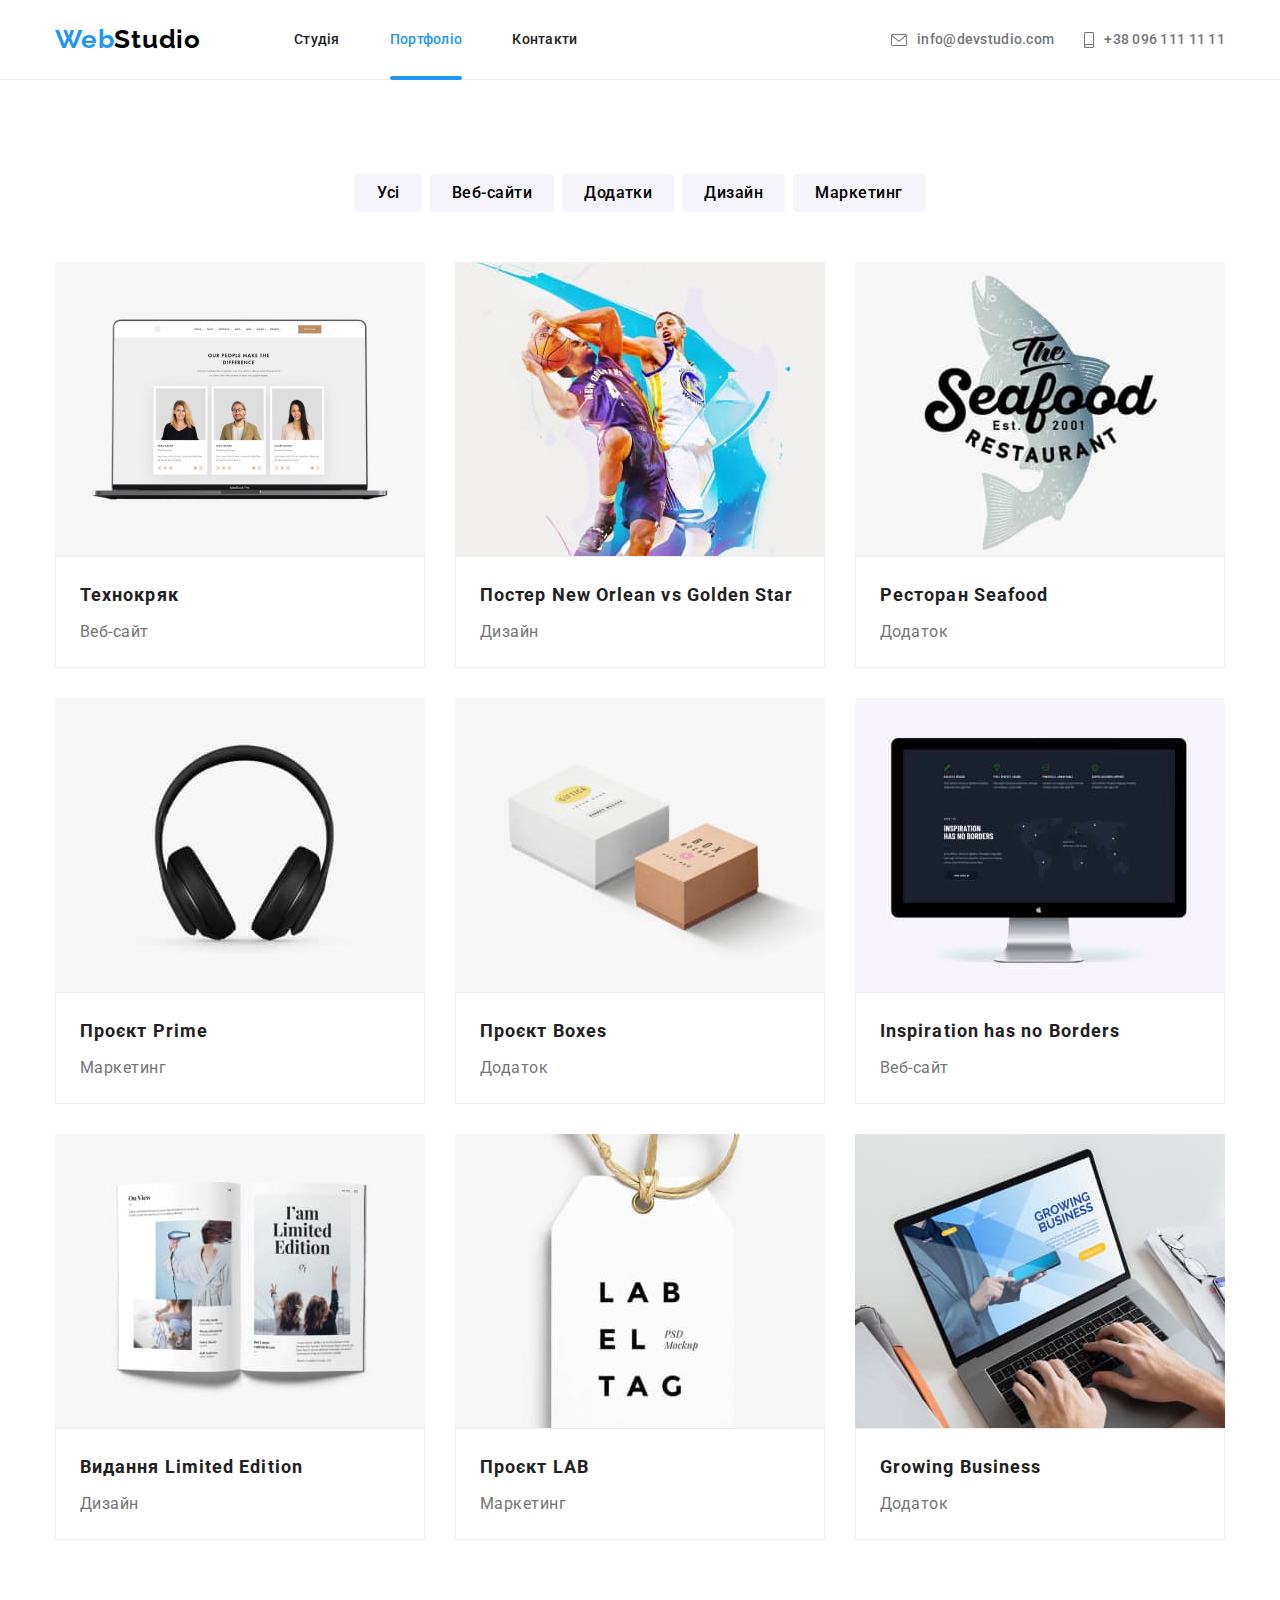
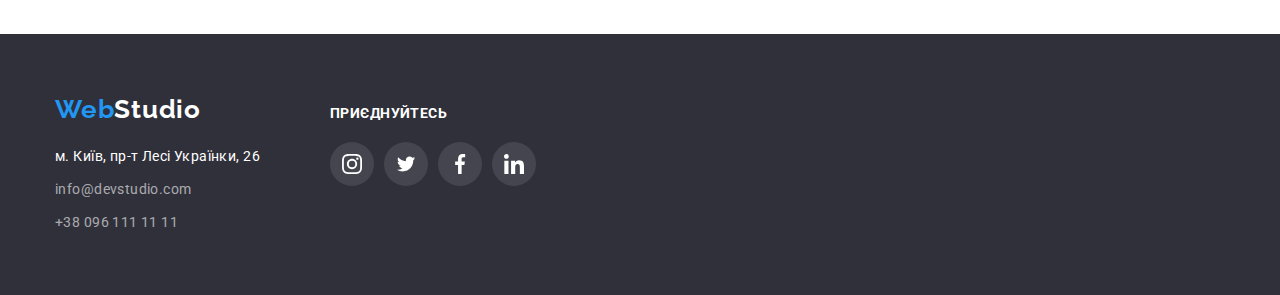
==== portfolio.html @ dfca7c42 "Initial commit" ====
<!DOCTYPE html>
<html lang="uk">
  <head>
    <meta charset="UTF-8" />
    <meta http-equiv="X-UA-Compatible" content="IE=edge" />
    <meta name="viewport" content="width=device-width, initial-scale=1.0" />
    <title>Портфоліо</title>
    <link rel="preconnect" href="https://fonts.googleapis.com" />
    <link rel="preconnect" href="https://fonts.gstatic.com" crossorigin />
    <link
      href="https://fonts.googleapis.com/css2?family=Raleway:wght@700&family=Roboto:wght@400;500;700;900&display=swap"
      rel="stylesheet"
    />
    <link
      rel="stylesheet"
      href="https://cdn.jsdelivr.net/npm/modern-normalize@1.1.0/modern-normalize.min.css"
    />
    <link rel="stylesheet" href="./css/styles.css" />
  </head>
  <body>
    <header class="header">
      <div class="container navigation">
        <a class="logo" href="./index.html">
          <span class="web logo">Web</span>Studio</a
        >
        <nav class="nav">
          <ul class="site-nav list">
            <li class="nav-item">
              <a href="./index.html" class="nav-link">Студія</a>
            </li>
            <li class="nav-item">
              <a href="./portfolio.html" class="nav-link current">Портфоліо</a>
            </li>
            <li class="nav-item"><a href="" class="nav-link">Контакти</a></li>
          </ul>
        </nav>
        <ul class="contacts list">
          <li class="nav-item-contact">
            <a href="mailto:info@devstudio.com" class="contact-link">
              <svg class="icon-contacts" width="16" height="12">
                <use href="./images/icons.svg#mail"></use>
              </svg>
              info@devstudio.com
            </a>
          </li>

          <li class="nav-item-contact">
            <a href="tel:+380961111111" class="contact-link">
              <svg class="icon-contacts" width="10" height="16">
                <use href="./images/icons.svg#smartphone"></use>
              </svg>
              +38 096 111 11 11
            </a>
          </li>
        </ul>
      </div>
    </header>
    <main>
      <section class="section">
        <h1 class="visually-hidden">Project</h1>
        <div class="container">
          <ul class="filters list">
            <li class="filters-button">
              <button type="button" class="filters-btn">Усі</button>
            </li>
            <li class="filters-button">
              <button type="button" class="filters-btn">Веб-сайти</button>
            </li>
            <li class="filters-button">
              <button type="button" class="filters-btn">Додатки</button>
            </li>
            <li class="filters-button">
              <button type="button" class="filters-btn">Дизайн</button>
            </li>
            <li class="filters-button">
              <button type="button" class="filters-btn">Маркетинг</button>
            </li>
          </ul>
          <ul class="project list">
            <li class="project-item">
              <a class="project-link" href="">
                <div class="project-thumb">
                  <img
                    src="./images/techno.jpg"
                    alt="Веб-сайт на наутбуці"
                    width="370"
                    height="294"
                  />
                  <div class="project-overlay">
                    <p class="overlay-description">
                      Ресурс пропонує комплексні пропозиції з різним рівнем
                      функціоналу та сервісів. Все це дозволить відвідувачу
                      отримати вичерпні відомості про компанію чи приватну
                      особу.
                    </p>
                  </div>
                </div>
                <div class="project-description">
                  <h2 class="project-title">Технокряк</h2>
                  <p class="project-desk">Веб-сайт</p>
                </div></a
              >
            </li>
            <li class="project-item">
              <a class="project-link" href="">
                <div class="project-thumb">
                  <img
                    src="./images/neworlean.jpg"
                    alt="Два баскетболісти"
                    width="370"
                    height="294"
                  />
                  <div class="project-overlay">
                    <p class="overlay-description">
                      Ресурс пропонує комплексні пропозиції з різним рівнем
                      функціоналу та сервісів. Все це дозволить відвідувачу
                      отримати вичерпні відомості про компанію чи приватну
                      особу.
                    </p>
                  </div>
                </div>
                <div class="project-description">
                  <h2 class="project-title">
                    Постер New Orlean vs Golden Star
                  </h2>
                  <p class="project-desk">Дизайн</p>
                </div></a
              >
            </li>
            <li class="project-item">
              <a class="project-link" href="">
                <div class="project-thumb">
                  <img
                    src="./images/seafood.jpg"
                    alt="Логотип ресторану морепродуктів"
                    width="370"
                    height="294"
                  />
                  <div class="project-overlay">
                    <p class="overlay-description">
                      Ресурс пропонує комплексні пропозиції з різним рівнем
                      функціоналу та сервісів. Все це дозволить відвідувачу
                      отримати вичерпні відомості про компанію чи приватну
                      особу.
                    </p>
                  </div>
                </div>
                <div class="project-description">
                  <h2 class="project-title">Ресторан Seafood</h2>
                  <p class="project-desk">Додаток</p>
                </div></a
              >
            </li>
            <li class="project-item">
              <a class="project-link" href="">
                <div class="project-thumb">
                  <img
                    src="./images/prime.jpg"
                    alt="Навушники"
                    width="370"
                    height="294"
                  />
                  <div class="project-overlay">
                    <p class="overlay-description">
                      Ресурс пропонує комплексні пропозиції з різним рівнем
                      функціоналу та сервісів. Все це дозволить відвідувачу
                      отримати вичерпні відомості про компанію чи приватну
                      особу.
                    </p>
                  </div>
                </div>
                <div class="project-description">
                  <h2 class="project-title">Проєкт Prime</h2>
                  <p class="project-desk">Маркетинг</p>
                </div></a
              >
            </li>
            <li class="project-item">
              <a class="project-link" href="">
                <div class="project-thumb">
                  <img
                    src="./images/boxes.jpg"
                    alt="Дві коробки різного кольору та розміру"
                    width="370"
                    height="294"
                  />
                  <div class="project-overlay">
                    <p class="overlay-description">
                      Ресурс пропонує комплексні пропозиції з різним рівнем
                      функціоналу та сервісів. Все це дозволить відвідувачу
                      отримати вичерпні відомості про компанію чи приватну
                      особу.
                    </p>
                  </div>
                </div>
                <div class="project-description">
                  <h2 class="project-title">Проєкт Boxes</h2>
                  <p class="project-desk">Додаток</p>
                </div></a
              >
            </li>
            <li class="project-item">
              <a class="project-link" href="">
                <div class="project-thumb">
                  <img
                    src="./images/inspiration.jpg"
                    alt="Веб-сайт на екрані"
                    width="370"
                    height="294"
                  />
                  <div class="project-overlay">
                    <p class="overlay-description">
                      Ресурс пропонує комплексні пропозиції з різним рівнем
                      функціоналу та сервісів. Все це дозволить відвідувачу
                      отримати вичерпні відомості про компанію чи приватну
                      особу.
                    </p>
                  </div>
                </div>
                <div class="project-description">
                  <h2 class="project-title">Inspiration has no Borders</h2>
                  <p class="project-desk">Веб-сайт</p>
                </div></a
              >
            </li>
            <li class="project-item">
              <a class="project-link" href="">
                <div class="project-thumb">
                  <img
                    src="./images/limitededition.jpg"
                    alt="Сторінки журналу"
                    width="370"
                    height="294"
                  />
                  <div class="project-overlay">
                    <p class="overlay-description">
                      Ресурс пропонує комплексні пропозиції з різним рівнем
                      функціоналу та сервісів. Все це дозволить відвідувачу
                      отримати вичерпні відомості про компанію чи приватну
                      особу.
                    </p>
                  </div>
                </div>
                <div class="project-description">
                  <h2 class="project-title">Видання Limited Edition</h2>
                  <p class="project-desk">Дизайн</p>
                </div></a
              >
            </li>
            <li class="project-item">
              <a class="project-link" href="">
                <div class="project-thumb">
                  <img
                    src="./images/lab.jpg"
                    alt="Етикетка"
                    width="370"
                    height="294"
                  />
                  <div class="project-overlay">
                    <p class="overlay-description">
                      Ресурс пропонує комплексні пропозиції з різним рівнем
                      функціоналу та сервісів. Все це дозволить відвідувачу
                      отримати вичерпні відомості про компанію чи приватну
                      особу.
                    </p>
                  </div>
                </div>
                <div class="project-description">
                  <h2 class="project-title">Проєкт LAB</h2>
                  <p class="project-desk">Маркетинг</p>
                </div></a
              >
            </li>
            <li class="project-item">
              <a class="project-link" href="">
                <div class="project-thumb">
                  <img
                    src="./images/growingbusiness.jpg"
                    alt="Веб-сторінка додатку на ноутбуці"
                    width="370"
                    height="294"
                  />
                  <div class="project-overlay">
                    <p class="overlay-description">
                      Ресурс пропонує комплексні пропозиції з різним рівнем
                      функціоналу та сервісів. Все це дозволить відвідувачу
                      отримати вичерпні відомості про компанію чи приватну
                      особу.
                    </p>
                  </div>
                </div>
                <div class="project-description">
                  <h2 class="project-title">Growing Business</h2>
                  <p class="project-desk">Додаток</p>
                </div></a
              >
            </li>
          </ul>
        </div>
      </section>
    </main>
    <footer class="footer">
      <div class="container flex">
        <div class="left">
          <a class="footer-logo" href=""> <span class="web">Web</span>Studio</a>
          <address class="address">
            <ul class="list">
              <li class="footer-address">
                <a
                  class="address-link"
                  href="https://goo.gl/maps/pPkEUe2LB5oS9ht8A"
                  target="_blank"
                  rel="noopener noreferrer"
                >
                  м. Київ, пр-т Лесі Українки, 26
                </a>
              </li>
              <li class="footer-address">
                <a class="footer-link" href="mailto:info@devstudio.com">
                  info@devstudio.com</a
                >
              </li>
              <li class="footer-address">
                <a class="footer-link" href="tel:+380961111111">
                  +38 096 111 11 11
                </a>
              </li>
            </ul>
          </address>
        </div>
        <div class="center">
          <h3 class="subtitle join">ПРИЄДНУЙТЕСЬ</h3>
          <ul class="join-list-link">
            <li class="social-link">
              <a
                class="social-link down"
                href="https://www.instagram.com"
                target="_blank"
                rel="noopener norefferer"
                aria-label="Instagram"
              >
                <svg class="social-icon" width="20" height="20">
                  <use href="./images/icons.svg#instagram"></use>
                </svg>
              </a>
            </li>
            <li class="social-link">
              <a
                class="social-link down"
                href="https://twitter.com"
                target="_blank"
                rel="noopener norefferer"
                aria-label="Twitter"
              >
                <svg class="social-icon" width="20" height="20">
                  <use href="./images/icons.svg#twitter"></use>
                </svg>
              </a>
            </li>
            <li class="social-link">
              <a
                class="social-link down"
                href="https://www.facebook.com"
                target="_blank"
                rel="noopener norefferer"
                aria-label="Facebook"
              >
                <svg class="social-icon" width="20" height="20">
                  <use href="./images/icons.svg#facebook"></use>
                </svg>
              </a>
            </li>
            <li class="social-link">
              <a
                class="social-link down"
                href="https://www.linkedin.com"
                target="_blank"
                rel="noopener norefferer"
                aria-label="Linkedin"
              >
                <svg class="social-icon" width="20" height="20">
                  <use href="./images/icons.svg#linkedin"></use>
                </svg>
              </a>
            </li>
          </ul>
        </div>
      </div>
    </footer>
  </body>
</html>
---- css/styles.css ----
:root {
  --main-text-color: #212121;
  --secondary-text-color: #757575;
  --accent-color: #2196f3;
  --white-text-color: #ffffff;
  --main-font: Roboto, sans-serif;
  --cubic: cubic-bezier(0.4, 0, 0.2, 1);
}

body {
  color: var(--main-text-color);
  background-color: #ffffff;
  font-family: var(--main-font);
}

h1,
h2,
h3,
h4,
h5,
h6,
p,
ul {
  margin: 0;
  padding: 0;
}

.container {
  width: 1200px;
  margin: 0 auto;
  padding: 0;
  padding-left: 15px;
  padding-right: 15px;
}

.section {
  padding-top: 94px;
  padding-bottom: 94px;
}

.list {
  list-style: none;
}
/* header */

.header {
  border-bottom: 1px solid #ececec;
  background-color: #ffffff;
  height: 80px;
}

.navigation {
  display: flex;
  height: 80px;
  padding-top: 32px;
  padding-bottom: 32px;
  align-items: center;
}

/* logo */

.logo {
  color: #000000;
  font-family: "Raleway";
  font-weight: 700;
  font-size: 26px;
  line-height: 1.2;
  letter-spacing: 0.03em;
  text-decoration: none;
}

.web {
  color: var(--accent-color);
}

/* navigation */

.nav {
  margin-left: 93px;
}

.site-nav {
  display: flex;
  padding-left: 0;
  align-self: center;
}

.nav-link {
  display: block;
  position: relative;
  color: var(--main-text-color);
  font-weight: 500;
  font-size: 14px;
  line-height: 1.14;
  letter-spacing: 0.02em;
  text-decoration: none;
  padding: 32px 0;

  transition: color 250ms var(--cubic);
}

.nav-item:not(:first-child) {
  margin-left: 50px;
}

.nav-link.current {
  color: var(--accent-color);
}

.current::after {
  position: absolute;
  left: 0;
  bottom: 0;

  content: " ";
  display: block;
  width: 100%;
  height: 4px;
  background-color: var(--accent-color);
  border-radius: 2px;
}

.nav-link:hover,
.nav-link:focus,
.contact-link:hover,
.contact-link:focus {
  color: var(--accent-color);
  fill: var(--accent-color);
}

.contacts {
  display: flex;
  margin-left: auto;
  align-items: center;
}

.nav-item-contact:not(:last-child) {
  margin-right: 30px;
}

.contact-link {
  display: flex;
  align-items: center;
  color: var(--secondary-text-color);
  font-weight: 500;
  font-size: 14px;
  line-height: 1.14;
  letter-spacing: 0.02em;
  text-decoration: none;
  padding: 32px 0;

  transition: color 250ms var(--cubic);
}

.icon-contacts {
  fill: currentColor;
  margin-right: 10px;
  align-items: center;
}

/* main index */
/* hero */

.hero {
  max-width: 1600px;
  height: 600px;
  margin: 0 auto;
  padding: 200px 0;
  background-image: linear-gradient(
      to right,
      rgba(47, 48, 58, 0.4),
      rgba(47, 48, 58, 0.4)
    ),
    url(../images/hero.jpg);
  background-color: #2f303a;
  background-repeat: no-repeat;
  background-size: cover;
  background-position: center;
}

.hero-title {
  width: 696px;
  margin: auto;
  margin-bottom: 30px;
  color: var(--white-text-color);
  font-weight: 900;
  font-size: 44px;
  line-height: 1.36;
  text-align: center;
  letter-spacing: 0.06em;
  text-transform: uppercase;
}

.btn {
  margin: auto;
  padding: 10px 32px;
  border: 0px;
  border-radius: 4px;
  font-family: inherit;
  color: var(--white-text-color);
  background-color: var(--accent-color);
  font-weight: 700;
  font-size: 16px;
  line-height: 1.88;
  display: flex;
  align-items: center;
  text-align: center;
  letter-spacing: 0.06em;
  cursor: pointer;
}

/* Modal */

.backdrop {
  position: fixed;
  top: 0;
  left: 0;
  width: 100%;
  height: 100%;
  background-color: rgba(0, 0, 0, 0.2);

  z-index: 1;

  transition: opacity 300ms var(--cubic);
}

.backdrop.is-hidden {
  visibility: visible;
  opacity: 0;
  pointer-events: none;
}

.modal {
  position: absolute;
  top: 50%;
  left: 50%;
  transform: translate(-50%, -50%);

  width: 528px;
  height: 581px;
  background-color: var(--white-text-color);
}

.btn-close {
  position: absolute;
  top: 8px;
  right: 8px;
  width: 30px;
  height: 30px;
  border: 1px solid rgba(0, 0, 0, 0.1);
  border-radius: 50%;
  background-color: var(--white-text-color);
  display: flex;
  align-items: center;
  justify-content: center;
  cursor: pointer;
}

.icon-btn-close {
  fill: #000000;
}

/* feature */

.visually-hidden {
  position: absolute;
  width: 1px;
  height: 1px;
  margin: -1px;
  border: 0;
  padding: 0;
  white-space: nowrap;
  clip-path: inset(100%);
  clip: rect(0 0 0 0);
  overflow: hidden;
}

.features {
  display: flex;
}

.features-subtitle:not(:first-child) {
  margin-left: 30px;
}

.features-bg {
  display: flex;
  justify-content: center;
  align-items: center;
  background-color: #f5f4fa;
  margin-bottom: 30px;
  height: 120px;
}

.subtitle {
  margin-bottom: 10px;
  font-weight: 700;
  font-size: 14px;
  line-height: 1.14;
  letter-spacing: 0.03em;
  text-transform: uppercase;
}

.subtitle-text {
  width: 270px;
  color: var(--secondary-text-color);
  font-size: 14px;
  line-height: 1.71;
  letter-spacing: 0.03em;
}

.section-title {
  margin-bottom: 50px;
  font-weight: 700;
  font-size: 36px;
  line-height: 1.17;
  letter-spacing: 0.03em;
  text-align: center;
}

/* activity */

.act {
  padding-top: 0;
}

.activity {
  display: flex;
}

.thumb {
  position: relative;
  overflow: hidden;
  display: flex;
}

.thumb:not(:first-child) {
  margin-left: 30px;
}

.activity-img {
  display: block;
  max-width: 100%;
  height: 294px;
}

.label {
  position: absolute;
  bottom: 0;
  left: 0;
  display: flex;
  justify-content: center;
  align-items: center;
  color: var(--white-text-color);
  background-color: rgba(47, 48, 58, 0.8);
  height: 70px;
  width: 100%;
  margin-bottom: 0;
}

/* our team */

.our-team {
  background-color: #f5f4fa;
}

.team {
  display: flex;
  margin: auto;
  width: 1170px;
}

.employees {
  width: 270px;
  box-shadow: 0px 1px 3px rgba(0, 0, 0, 0.12), 0px 1px 1px rgba(0, 0, 0, 0.14),
    0px 2px 1px rgba(0, 0, 0, 0.2);
  border-radius: 0px 0px 4px 4px;
  background-color: #ffffff;
}

.employees:not(:first-child) {
  margin-left: 30px;
}

.description {
  padding-top: 30px;
  padding-bottom: 30px;
}
.name {
  font-weight: 500;
  font-size: 16px;
  line-height: 1.19;
  letter-spacing: 0.03em;
  text-align: center;
}

.position {
  margin-top: 10px;
  color: var(--secondary-text-color);
  font-size: 16px;
  line-height: 1.19;
  letter-spacing: 0.03em;
  text-align: center;
  margin-bottom: 16px;
}

.socials {
  display: flex;
  gap: 10px;
  justify-content: center;
}

.social-link {
  display: flex;
  width: 44px;
  height: 44px;
  align-items: center;
  justify-content: center;
  border-radius: 50%;
  color: #afb1b8;

  transition: color 250ms var(--cubic), background-color 250ms var(--cubic);
}

.social-link .link {
  fill: currentColor;
  background-color: var(--white-text-color);
}

.social-link:hover,
.social-link:focus {
  color: #ffffff;
  background-color: #2196f3;
}

/* Clients */

.client {
  display: flex;
  gap: 30px;
}

.client-link {
  display: flex;
  align-items: center;
  justify-content: center;
  width: 100%;
  height: 100%;
  border: 1px solid #afb1b8;
  border-radius: 4%;
  color: #afb1b8;

  transition: color 250ms var(--cubic), border-color 250ms var(--cubic);
}

.client-icon {
  fill: currentColor;
}

.client-list-link {
  width: 170px;
  height: 92px;
}

.client-link:hover,
.client-link:focus {
  color: var(--accent-color);
  border-color: var(--accent-color);
}

/* footer adress*/

.footer {
  padding: 60px 0;
  background-color: #2f303a;
  font-style: normal;
}

.flex {
  display: flex;
  align-items: baseline;
}

.left {
  margin-right: 70px;
}

.footer-logo {
  color: #ffffff;
  font-family: "Raleway";
  font-weight: 700;
  font-size: 26px;
  line-height: 1.19;
  letter-spacing: 0.03em;
  text-decoration: none;
}

.address {
  margin-top: 20px;
}

.address-link {
  color: var(--white-text-color);
  font-size: 14px;
  line-height: 1.71;
  letter-spacing: 0.03em;
  font-style: normal;
  text-decoration: none;
}

.footer-link {
  color: rgba(255, 255, 255, 0.6);
  font-size: 14px;
  line-height: 1.71;
  letter-spacing: 0.03em;
  font-style: normal;
  text-decoration: none;
}

.footer-address:not(:first-child) {
  margin-top: 9px;
}

/* footer join */

.join {
  color: var(--white-text-color);
  font-style: normal;
  margin-bottom: 20px;
}

.join-list-link {
  display: flex;
  gap: 10px;
}

.social-link .down {
  fill: var(--white-text-color);
  background-color: rgba(255, 255, 255, 0.1);

  transition: background-color 250ms var(--cubic);
}

.social-link .down:hover,
.social-link .down:focus {
  background-color: var(--accent-color);
}

/* Main portfolio */
/* filters */

.filters {
  display: flex;
  margin-bottom: 50px;
  justify-content: center;
}

.filters-button:not(:first-child) {
  margin-left: 8px;
}

.filters-btn {
  padding: 6px 22px;
  border: none;
  border-radius: 4px;
  background: #f5f4fa;
  font-weight: 500;
  font-size: 16px;
  line-height: 1.63;
  letter-spacing: 0.03em;
  font-family: inherit;
  cursor: pointer;

  transition: color 250ms var(--cubic), background-color 250ms var(--cubic),
    box-shadow 250ms var(--cubic);
}

.filters-btn:hover,
.filters-btn:focus {
  color: var(--white-text-color);
  background-color: var(--accent-color);
  box-shadow: 0px 3px 1px rgba(0, 0, 0, 0.1), 0px 1px 2px rgba(0, 0, 0, 0.08),
    0px 2px 2px rgba(0, 0, 0, 0.12);
}

/* project */

.project {
  display: flex;
  flex-wrap: wrap;
  gap: 30px;
}

.project-item {
  flex-basis: calc((100% - 30px * 2) / 3);
  width: 370px;
}

.project-link {
  display: block;
  text-decoration: none;

  transition: box-shadow 250ms var(--cubic);
}

.project-link:hover,
.project-link:focus {
  box-shadow: 0px 1px 1px rgba(0, 0, 0, 0.12), 0px 4px 4px rgba(0, 0, 0, 0.06),
    1px 4px 6px rgba(0, 0, 0, 0.16);
}

.project-thumb {
  position: relative;
  overflow: hidden;
  display: flex;
}

.project-overlay {
  position: absolute;
  top: 0;
  left: 0;
  width: 100%;
  height: 100%;

  transform: translateY(100%);
  transition: transform 250ms var(--cubic);
}

.overlay-description {
  color: var(--white-text-color);
  background: rgba(33, 150, 243, 0.9);
  font-weight: 400;
  font-size: 18px;
  line-height: 1.56;
  letter-spacing: 0.03em;

  padding: 63px 24px;
}

.project-description {
  padding: 20px 24px;
  background: #ffffff;
  border: 1px solid #eeeeee;
}

.project-link:hover .project-overlay,
.project-link:focus .project-overlay {
  transform: translateY(0);
}

.project-title {
  color: var(--main-text-color);
  font-weight: 700;
  font-size: 18px;
  line-height: 2;
  letter-spacing: 0.06em;
}

.project-desk {
  margin-top: 4px;
  color: var(--secondary-text-color);
  font-size: 16px;
  line-height: 1.88;
  letter-spacing: 0.03em;
}
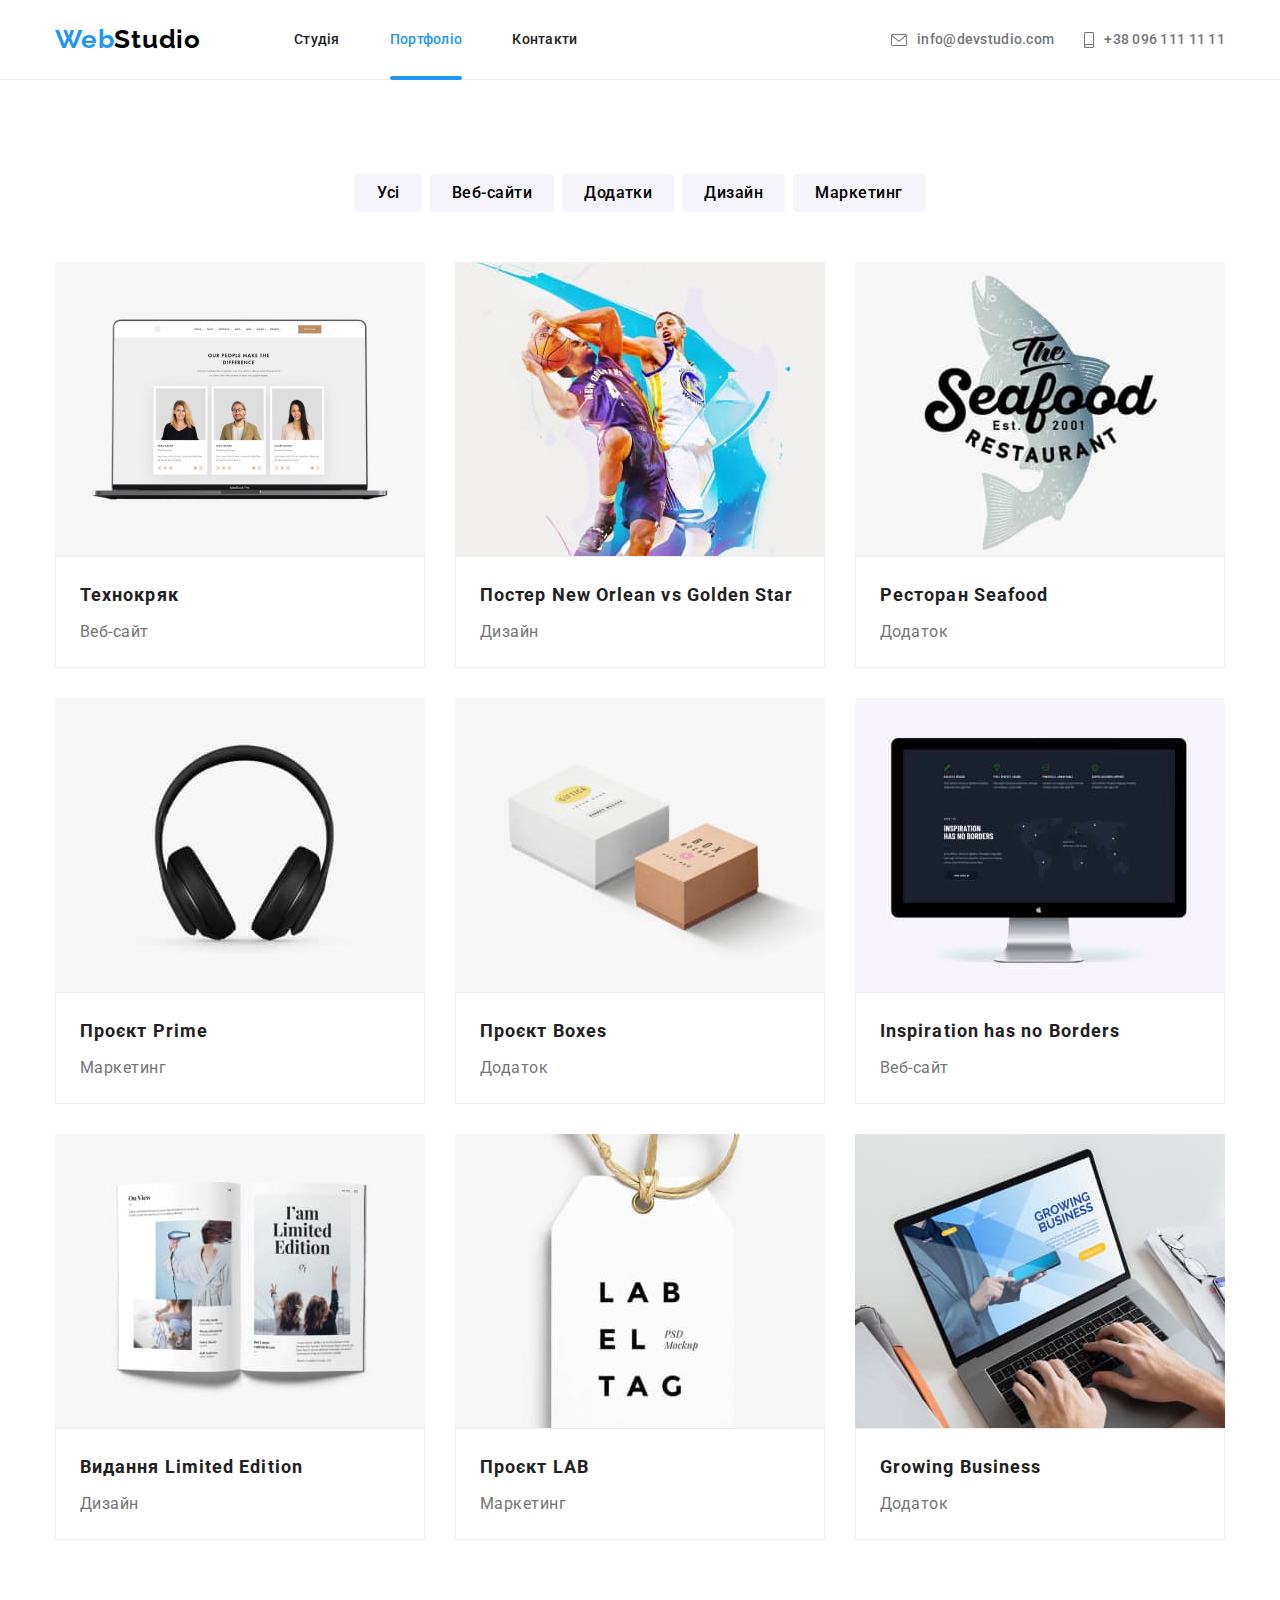
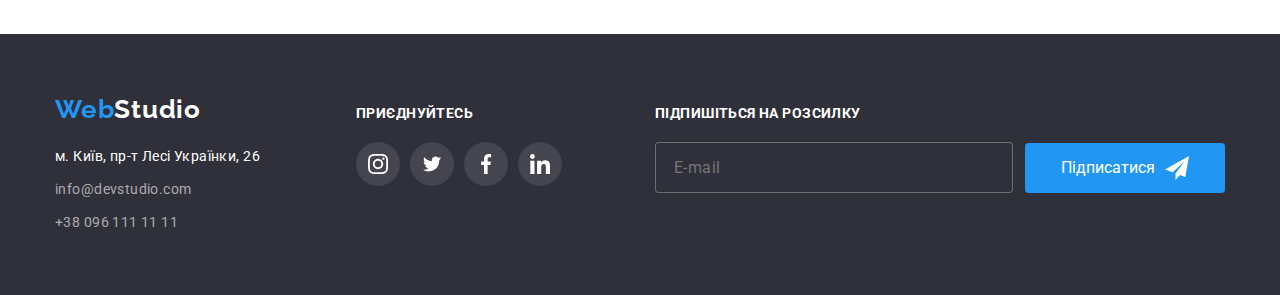
==== commit 6ff105c2: "mailing section in footer + add icons to sprite" ====
--- a/portfolio.html
+++ b/portfolio.html
@@ -301,10 +301,10 @@
     </main>
     <footer class="footer">
       <div class="container flex">
-        <div class="left">
+        <div class="footer-left">
           <a class="footer-logo" href=""> <span class="web">Web</span>Studio</a>
           <address class="address">
-            <ul class="list">
+            <ul class="address-list list">
               <li class="footer-address">
                 <a
                   class="address-link"
@@ -328,7 +328,7 @@
             </ul>
           </address>
         </div>
-        <div class="center">
+        <div class="footer-center">
           <h3 class="subtitle join">ПРИЄДНУЙТЕСЬ</h3>
           <ul class="join-list-link">
             <li class="social-link">
@@ -385,6 +385,25 @@
             </li>
           </ul>
         </div>
+        <div class="footer-right">
+          <h3 class="subtitle join">Підпишіться на розсилку</h3>
+          <form class="mailing-list">
+            <label class="mail-label" for="mail"></label>
+            <input
+              class="mail-input"
+              type="email"
+              name="mail"
+              placeholder="E-mail"
+              required
+            />
+            <button class="mailing-btn">
+              Підписатися
+              <svg class="mailing-icon" width="24" height="24">
+                <use href="./images/icons.svg#send"></use>
+              </svg>
+            </button>
+          </form>
+        </div>
       </div>
     </footer>
   </body>
--- a/css/styles.css
+++ b/css/styles.css
@@ -3,6 +3,7 @@
   --secondary-text-color: #757575;
   --accent-color: #2196f3;
   --white-text-color: #ffffff;
+  --footer-color: #2f303a;
   --main-font: Roboto, sans-serif;
   --cubic: cubic-bezier(0.4, 0, 0.2, 1);
 }
@@ -172,7 +173,7 @@
       rgba(47, 48, 58, 0.4)
     ),
     url(../images/hero.jpg);
-  background-color: #2f303a;
+  background-color: var(--footer-color);
   background-repeat: no-repeat;
   background-size: cover;
   background-position: center;
@@ -468,11 +469,11 @@
   border-color: var(--accent-color);
 }
 
-/* footer adress*/
+/* footer left address*/
 
 .footer {
   padding: 60px 0;
-  background-color: #2f303a;
+  background-color: var(--footer-color);
   font-style: normal;
 }
 
@@ -481,7 +482,7 @@
   align-items: baseline;
 }
 
-.left {
+.footer-left {
   margin-right: 70px;
 }
 
@@ -499,6 +500,10 @@
   margin-top: 20px;
 }
 
+.address-list {
+  width: 231px;
+}
+
 .address-link {
   color: var(--white-text-color);
   font-size: 14px;
@@ -521,7 +526,11 @@
   margin-top: 9px;
 }
 
-/* footer join */
+/* footer center join */
+
+.footer-center {
+  margin-right: 93px;
+}
 
 .join {
   color: var(--white-text-color);
@@ -544,6 +553,46 @@
 .social-link .down:hover,
 .social-link .down:focus {
   background-color: var(--accent-color);
+}
+
+/* footer right mailing */
+
+.mailing-list {
+  display: flex;
+  align-items: center;
+}
+
+.mail-input {
+  width: 358px;
+  margin-right: 12px;
+  padding-left: 18px;
+  padding-top: 15px;
+  padding-bottom: 15px;
+  border: 1px solid rgba(255, 255, 255, 0.3);
+  border-radius: 4px;
+  line-height: 1.25px;
+  letter-spacing: 0.03em;
+  color: rgba(255, 255, 255, 0.6);
+  background-color: var(--footer-color);
+}
+
+.mailing-btn {
+  display: flex;
+  justify-content: center;
+  align-items: center;
+  width: 200px;
+  height: 50px;
+  padding-top: 10px;
+  padding-bottom: 10px;
+  color: var(--white-text-color);
+  background-color: var(--accent-color);
+  border: none;
+  border-radius: 4px;
+}
+
+.mailing-icon {
+  margin-left: 10px;
+  fill: var(--white-text-color);
 }
 
 /* Main portfolio */
